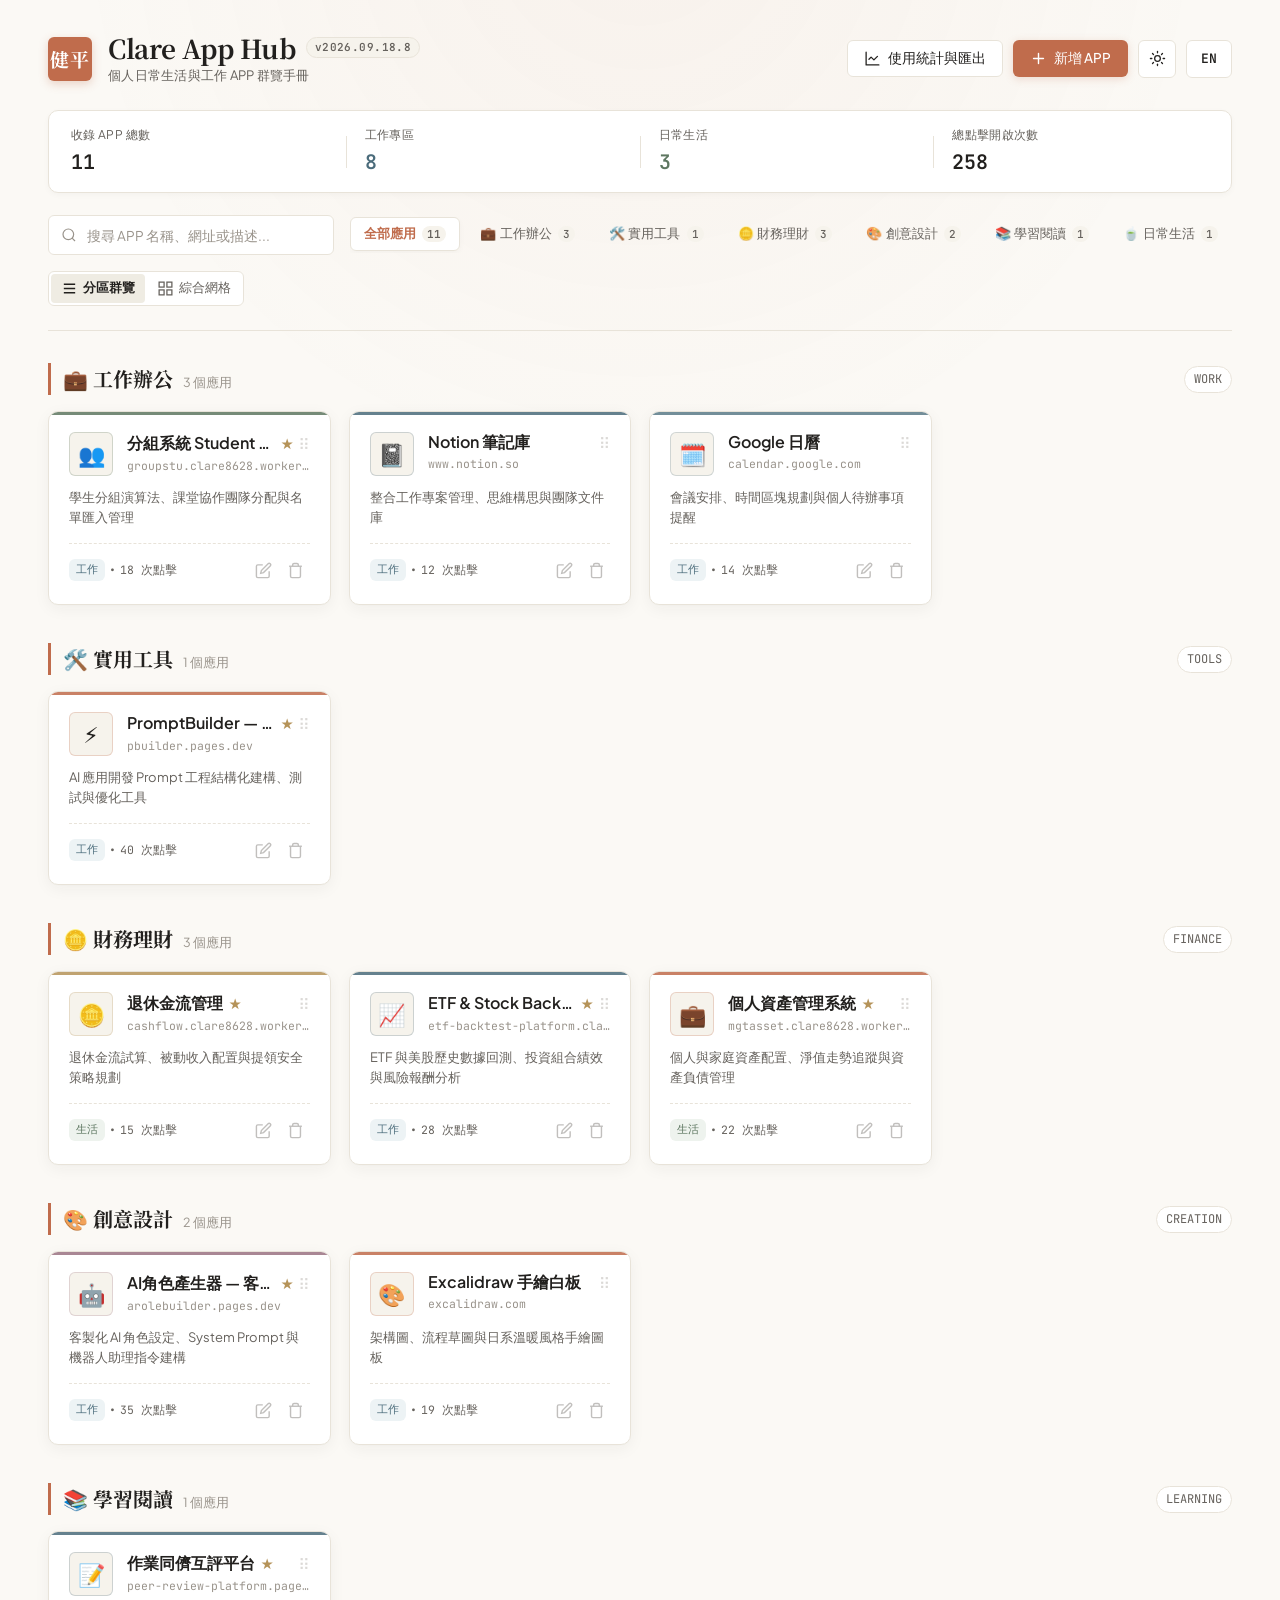
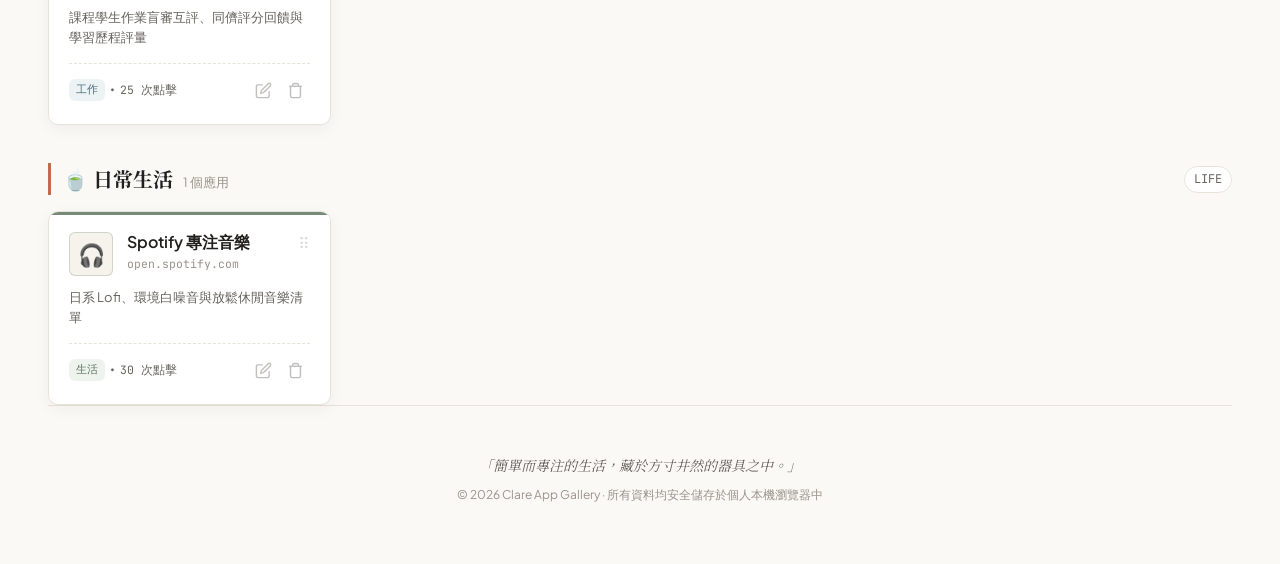
==== public/index.html @ 469d096e "feat: migrate from Cloudflare Pages to a single Workers architecture Serve static assets (public/) a" ====
<!DOCTYPE html>
<html lang="zh-Hant">
<head>
  <meta charset="UTF-8">
  <meta name="viewport" content="width=device-width, initial-scale=1.0">
  <title>Clare | 個人 Web APP 群覽網頁</title>
  <meta name="description" content="極簡日系溫潤風格的個人日常與工作 Web APP 群覽、管理與使用數據統計系統。">
  <!-- Google Fonts: Noto Serif TC (Editorial elegance) & Plus Jakarta Sans (Modern UI) -->
  <link rel="preconnect" href="https://fonts.googleapis.com">
  <link rel="preconnect" href="https://fonts.gstatic.com" crossorigin>
  <link href="https://fonts.googleapis.com/css2?family=Noto+Serif+TC:wght@400;600;700&family=Plus+Jakarta+Sans:wght@300;400;500;600;700&family=JetBrains+Mono:wght@400;500&display=swap" rel="stylesheet">
  <link rel="stylesheet" href="style.css">
</head>
<body>
  <div class="app-container">
    <!-- Header 頂部雜誌風刊頭導覽 -->
    <header class="editorial-header">
      <div class="header-top">
        <div class="brand-group">
          <span class="brand-stamp" aria-hidden="true">健平</span>
          <div class="brand-title-wrap">
            <div class="brand-title-row">
              <h1 class="brand-title" data-i18n="brandTitle">Clare App Hub</h1>
              <span id="appVersionBadge" class="version-badge">v2026.09.18.8</span>
            </div>
            <p class="brand-subtitle" data-i18n="brandSubtitle">個人日常生活與工作 APP 群覽手冊</p>
          </div>
        </div>

        <div class="header-actions">
          <!-- 統計儀表板按鈕 -->
          <button id="btnOpenStats" class="btn btn-outline" type="button" aria-haspopup="dialog">
            <svg class="icon" viewBox="0 0 24 24" fill="none" stroke="currentColor" stroke-width="1.8" stroke-linecap="round" stroke-linejoin="round"><path d="M3 3v18h18"/><path d="m19 9-5 5-4-4-3 3"/></svg>
            <span data-i18n="btnStats">使用統計與匯出</span>
          </button>

          <!-- 新增 APP 按鈕 -->
          <button id="btnOpenAddApp" class="btn btn-primary" type="button" aria-haspopup="dialog">
            <svg class="icon" viewBox="0 0 24 24" fill="none" stroke="currentColor" stroke-width="2" stroke-linecap="round" stroke-linejoin="round"><path d="M12 5v14M5 12h14"/></svg>
            <span data-i18n="btnAddApp">新增 APP</span>
          </button>

          <!-- 深淺色模式切換 -->
          <button id="btnThemeToggle" class="icon-button" type="button" title="切換色調" aria-label="Toggle theme">
            <svg id="iconSun" class="icon" viewBox="0 0 24 24" fill="none" stroke="currentColor" stroke-width="1.8" stroke-linecap="round" stroke-linejoin="round"><circle cx="12" cy="12" r="4"/><path d="M12 2v2"/><path d="M12 20v2"/><path d="m4.93 4.93 1.41 1.41"/><path d="m17.66 17.66 1.41 1.41"/><path d="M2 12h2"/><path d="M20 12h2"/><path d="m6.34 17.66-1.41 1.41"/><path d="m19.07 4.93-1.41 1.41"/></svg>
            <svg id="iconMoon" class="icon hidden" viewBox="0 0 24 24" fill="none" stroke="currentColor" stroke-width="1.8" stroke-linecap="round" stroke-linejoin="round"><path d="M12 3a6 6 0 0 0 9 9 9 9 0 1 1-9-9Z"/></svg>
          </button>

          <!-- 語言切換 (ZH / EN) -->
          <button id="btnLangToggle" class="lang-toggle-btn" type="button" aria-label="Switch language">
            <span class="lang-text" id="currentLangText">EN</span>
          </button>
        </div>
      </div>

      <!-- 統計摘要列 (Mini Metrics Bar) -->
      <section class="metrics-bar" aria-label="Overview Metrics">
        <div class="metric-item">
          <span class="metric-label" data-i18n="metricTotalApps">收錄 APP 總數</span>
          <strong class="metric-value" id="metricTotalApps">0</strong>
        </div>
        <div class="metric-divider"></div>
        <div class="metric-item">
          <span class="metric-label" data-i18n="metricWorkApps">工作專區</span>
          <strong class="metric-value highlight-work" id="metricWorkApps">0</strong>
        </div>
        <div class="metric-divider"></div>
        <div class="metric-item">
          <span class="metric-label" data-i18n="metricLifeApps">日常生活</span>
          <strong class="metric-value highlight-life" id="metricLifeApps">0</strong>
        </div>
        <div class="metric-divider"></div>
        <div class="metric-item">
          <span class="metric-label" data-i18n="metricTotalLaunches">總點擊開啟次數</span>
          <strong class="metric-value" id="metricTotalLaunches">0</strong>
        </div>
      </section>

      <!-- 篩選與檢視控制列 (Controls & Search) -->
      <div class="controls-bar">
        <!-- 搜尋列 -->
        <div class="search-wrap">
          <svg class="search-icon" viewBox="0 0 24 24" fill="none" stroke="currentColor" stroke-width="1.8"><circle cx="11" cy="11" r="8"/><path d="m21 21-4.3-4.3"/></svg>
          <input type="search" id="searchInput" class="search-input" placeholder="搜尋 APP 名稱、網址或描述..." data-i18n-placeholder="searchPlaceholder" autocomplete="off">
          <button id="btnClearSearch" class="clear-search-btn hidden" type="button" aria-label="Clear search">×</button>
        </div>

        <!-- 快速分類篩選按鈕列 -->
        <nav class="category-tabs" id="categoryTabs" aria-label="Category filter">
          <!-- Dynamically populated via JS -->
        </nav>

        <!-- 檢視模式切換 (群覽分區列 vs 緊湊網格) -->
        <div class="view-switch-group" role="radiogroup" aria-label="View Mode">
          <button type="button" id="btnViewSections" class="view-switch-btn active" title="依類型分區呈現" aria-pressed="true">
            <svg class="icon" viewBox="0 0 24 24" fill="none" stroke="currentColor" stroke-width="1.8"><path d="M4 6h16M4 12h16M4 18h16"/></svg>
            <span data-i18n="viewSections">分區群覽</span>
          </button>
          <button type="button" id="btnViewGrid" class="view-switch-btn" title="綜合網格" aria-pressed="false">
            <svg class="icon" viewBox="0 0 24 24" fill="none" stroke="currentColor" stroke-width="1.8"><rect x="3" y="3" width="7" height="7"/><rect x="14" y="3" width="7" height="7"/><rect x="14" y="14" width="7" height="7"/><rect x="3" y="14" width="7" height="7"/></svg>
            <span data-i18n="viewGrid">綜合網格</span>
          </button>
        </div>
      </div>
    </header>

    <!-- 主要內容區 (Gallery Sections / Grid) -->
    <main class="main-content" id="mainContent">
      <div id="galleryContainer" class="gallery-container">
        <!-- 動態渲染各分類與 APP 卡片 -->
      </div>

      <!-- 空狀態 (當無任何 APP 或搜尋無結果時) -->
      <div id="emptyState" class="empty-state hidden">
        <div class="empty-illustration">🍃</div>
        <h3 class="empty-title" data-i18n="emptyTitle">尚未找到相符的 Web APP</h3>
        <p class="empty-desc" data-i18n="emptyDesc">試著更換搜尋關鍵字，或點擊右上角「新增 APP」加入您的第一個應用。</p>
        <button id="btnEmptyAdd" class="btn btn-outline" type="button" data-i18n="emptyAddBtn">立刻新增 APP</button>
      </div>
    </main>

    <!-- 頁尾 -->
    <footer class="editorial-footer">
      <div class="footer-inner">
        <p class="footer-note">
          <span data-i18n="footerWabiSabi">「簡單而專注的生活，藏於方寸井然的器具之中。」</span>
        </p>
        <p class="footer-copy">
          © 2026 Clare App Gallery · <span data-i18n="footerDataNotice">所有資料均安全儲存於個人本機瀏覽器中</span>
        </p>
      </div>
    </footer>
  </div>

  <!-- 新增 / 編輯 APP 彈窗 (<dialog>) -->
  <dialog id="appDialog" class="modal-dialog">
    <div class="dialog-card">
      <header class="dialog-header">
        <h2 id="dialogTitle" class="dialog-title" data-i18n="modalAddTitle">新增 Web APP</h2>
        <button id="btnCloseDialog" class="btn-close" type="button" aria-label="Close dialog">✕</button>
      </header>

      <form id="appForm" class="dialog-form" novalidate>
        <input type="hidden" id="appId">

        <div class="form-group">
          <label for="appName" class="form-label">
            <span data-i18n="formName">APP 名稱</span> <span class="req">*</span>
          </label>
          <input type="text" id="appName" class="form-input" placeholder="例如：Notion 知識筆記、Spotify 音樂" required>
        </div>

        <div class="form-group">
          <label for="appUrl" class="form-label">
            <span data-i18n="formUrl">網址 URL</span> <span class="req">*</span>
          </label>
          <input type="url" id="appUrl" class="form-input" placeholder="https://..." required>
        </div>

        <div class="form-row">
          <div class="form-group form-group-half">
            <label for="appCategory" class="form-label">
              <span data-i18n="formCategory">所屬類型</span> <span class="req">*</span>
            </label>
            <select id="appCategory" class="form-select" required>
              <option value="work">💼 工作辦公 (Work)</option>
              <option value="life">🍵 日常生活 (Life)</option>
              <option value="learning">📚 學習閱讀 (Learning)</option>
              <option value="tools">🛠️ 實用工具 (Tools)</option>
              <option value="creation">🎨 創意設計 (Creation)</option>
              <option value="finance">🪙 財務理財 (Finance)</option>
            </select>
          </div>

          <div class="form-group form-group-half">
            <label for="appScope" class="form-label">
              <span data-i18n="formScope">使用場景維度</span> <span class="req">*</span>
            </label>
            <select id="appScope" class="form-select" required>
              <option value="work" data-i18n="scopeWork">工作用途 (Work)</option>
              <option value="life" data-i18n="scopeLife">日常生活 (Life)</option>
            </select>
          </div>
        </div>

        <div class="form-row">
          <div class="form-group form-group-half">
            <label for="appIcon" class="form-label">
              <span data-i18n="formIcon">圖示或 Emoji</span>
            </label>
            <input type="text" id="appIcon" class="form-input" placeholder="例如：📝, ☕, 📊 或圖片網址" maxlength="100">
          </div>

          <div class="form-group form-group-half">
            <label for="appColor" class="form-label">
              <span data-i18n="formColor">代表色系</span>
            </label>
            <div class="color-picker-group">
              <input type="color" id="appColor" class="form-color" value="#C06C4C">
              <span class="color-preset-wrap" id="colorPresets">
                <button type="button" class="preset-color-dot" style="background:#C06C4C" data-color="#C06C4C" title="陶橘"></button>
                <button type="button" class="preset-color-dot" style="background:#5B7B88" data-color="#5B7B88" title="和青"></button>
                <button type="button" class="preset-color-dot" style="background:#657D6A" data-color="#657D6A" title="抹茶"></button>
                <button type="button" class="preset-color-dot" style="background:#9B7382" data-color="#9B7382" title="墨紫"></button>
                <button type="button" class="preset-color-dot" style="background:#8D775F" data-color="#8D775F" title="柴褐"></button>
              </span>
            </div>
          </div>
        </div>

        <div class="form-group">
          <label for="appDescription" class="form-label">
            <span data-i18n="formDescription">簡介備註 / 說明</span>
          </label>
          <textarea id="appDescription" class="form-textarea" rows="2" placeholder="例如：用於專案規劃、日常反思或資料彙整"></textarea>
        </div>

        <div class="form-group form-checkbox-group">
          <label class="checkbox-label">
            <input type="checkbox" id="appPinned">
            <span class="checkbox-custom"></span>
            <span data-i18n="formPinned">釘選至常用精選 (Pinned to top)</span>
          </label>
        </div>

        <footer class="dialog-actions">
          <button type="button" id="btnCancelDialog" class="btn btn-outline" data-i18n="btnCancel">取消</button>
          <button type="submit" class="btn btn-primary" data-i18n="btnSave">儲存應用</button>
        </footer>
      </form>
    </div>
  </dialog>

  <!-- 數據統計與匯出抽屜/彈窗 (<dialog>) -->
  <dialog id="statsDialog" class="modal-dialog modal-dialog-lg">
    <div class="dialog-card">
      <header class="dialog-header">
        <div class="dialog-header-title-group">
          <h2 class="dialog-title" data-i18n="statsTitle">個人 APP 使用數據統計與匯出</h2>
          <p class="dialog-subtitle" data-i18n="statsSubtitle">追蹤工作與日常生活節奏，掌握數位工具使用習慣</p>
        </div>
        <button id="btnCloseStats" class="btn-close" type="button" aria-label="Close statistics">✕</button>
      </header>

      <div class="stats-content">
        <!-- 上半部：核心指標卡片 -->
        <div class="stats-summary-grid">
          <div class="stat-box">
            <span class="stat-box-title" data-i18n="statBoxTotalClicks">累計啟用次數</span>
            <span class="stat-box-num" id="statTotalClicks">0</span>
            <span class="stat-box-hint" data-i18n="statBoxClicksHint">每次點擊卡片自動計入</span>
          </div>
          <div class="stat-box">
            <span class="stat-box-title" data-i18n="statBoxWorkRatio">工作使用佔比</span>
            <span class="stat-box-num highlight-work" id="statWorkRatio">0%</span>
            <span class="stat-box-hint" id="statWorkCountText">0 次點擊</span>
          </div>
          <div class="stat-box">
            <span class="stat-box-title" data-i18n="statBoxLifeRatio">生活休閒佔比</span>
            <span class="stat-box-num highlight-life" id="statLifeRatio">0%</span>
            <span class="stat-box-hint" id="statLifeCountText">0 次點擊</span>
          </div>
          <div class="stat-box">
            <span class="stat-box-title" data-i18n="statBoxActiveApp">最常使用 APP</span>
            <span class="stat-box-num text-sm" id="statTopApp">-</span>
            <span class="stat-box-hint" id="statTopAppClicks">0 次</span>
          </div>
        </div>

        <!-- 比例長條視覺化 (Visual Progress Bar) -->
        <div class="ratio-bar-section">
          <div class="ratio-bar-labels">
            <span>💼 <span data-i18n="scopeWork">工作用途</span>: <strong id="ratioWorkPercent">0%</strong></span>
            <span>🍵 <span data-i18n="scopeLife">日常生活</span>: <strong id="ratioLifePercent">0%</strong></span>
          </div>
          <div class="ratio-progress-bar">
            <div id="ratioProgressWork" class="progress-fill work" style="width: 50%;"></div>
            <div id="ratioProgressLife" class="progress-fill life" style="width: 50%;"></div>
          </div>
        </div>

        <!-- 中半部：使用頻率排行榜 -->
        <div class="stats-rank-section">
          <h3 class="section-subheading" data-i18n="statsRankingTitle">🏆 常用排行榜 Top 5</h3>
          <ul class="stats-rank-list" id="statsRankList">
            <!-- 動態注入排名項目 -->
          </ul>
        </div>

        <!-- 下半部：數據匯出與備份管理 -->
        <div class="stats-export-section">
          <h3 class="section-subheading" data-i18n="exportSectionTitle">📦 數據備份與匯出管理</h3>
          <p class="section-desc" data-i18n="exportSectionDesc">支援將 APP 清單與使用紀錄匯出為 CSV 報表或完整 JSON 備份檔，隨時可跨電腦與瀏覽器還原。</p>

          <div class="export-btn-group">
            <button id="btnExportCSV" class="btn btn-outline" type="button">
              <svg class="icon" viewBox="0 0 24 24" fill="none" stroke="currentColor" stroke-width="1.8"><path d="M14 2H6a2 2 0 0 0-2 2v16a2 2 0 0 0 2 2h12a2 2 0 0 0 2-2V8z"/><polyline points="14 2 14 8 20 8"/><line x1="8" y1="13" x2="16" y2="13"/><line x1="8" y1="17" x2="16" y2="17"/></svg>
              <span data-i18n="btnExportCSV">匯出 CSV 使用報表</span>
            </button>

            <button id="btnExportJSON" class="btn btn-outline" type="button">
              <svg class="icon" viewBox="0 0 24 24" fill="none" stroke="currentColor" stroke-width="1.8"><path d="M21 15v4a2 2 0 0 1-2 2H5a2 2 0 0 1-2-2v-4"/><polyline points="7 10 12 15 17 10"/><line x1="12" y1="15" x2="12" y2="3"/></svg>
              <span data-i18n="btnExportJSON">匯出完整備份 (JSON)</span>
            </button>

            <label class="btn btn-outline file-input-label">
              <svg class="icon" viewBox="0 0 24 24" fill="none" stroke="currentColor" stroke-width="1.8"><path d="M21 15v4a2 2 0 0 1-2 2H5a2 2 0 0 1-2-2v-4"/><polyline points="17 8 12 3 7 8"/><line x1="12" y1="3" x2="12" y2="15"/></svg>
              <span data-i18n="btnImportJSON">匯入備份檔 (JSON)</span>
              <input type="file" id="fileImportJSON" accept=".json" class="visually-hidden">
            </label>

            <button id="btnResetData" class="btn btn-text text-danger" type="button" data-i18n="btnResetDefaults">
              重置為初始範例資料
            </button>
          </div>
        </div>
      </div>
    </div>
  </dialog>

  <!-- 刪除確認對話框 (<dialog>) -->
  <dialog id="deleteConfirmDialog" class="modal-dialog modal-dialog-sm">
    <div class="dialog-card">
      <header class="dialog-header">
        <h3 class="dialog-title" data-i18n="confirmDeleteTitle">確認移除此 APP？</h3>
        <button id="btnCloseDeleteConfirm" class="btn-close" type="button">✕</button>
      </header>
      <div class="dialog-body">
        <p id="deleteConfirmText" class="delete-hint">您確定要從群覽中移除「<strong id="deleteAppName"></strong>」嗎？此操作無法還原。</p>
      </div>
      <footer class="dialog-actions">
        <button id="btnCancelDelete" class="btn btn-outline" type="button" data-i18n="btnCancel">取消</button>
        <button id="btnConfirmDelete" class="btn btn-danger" type="button" data-i18n="btnDeleteConfirm">確認移除</button>
      </footer>
    </div>
  </dialog>

  <!-- 吐司通知提示 (Toast notification) -->
  <div id="toast" class="toast-notification hidden" role="status" aria-live="polite">
    <span id="toastMessage"></span>
  </div>

  <script type="module" src="app.js"></script>
</body>
</html>
---- public/style.css ----
/* ==========================================================================
   Clare App Hub - 日系溫潤極簡編輯風格樣式表 (Japanese Warm Minimalism & Editorial)
   ========================================================================== */

:root {
  /* 淺色日系和紙基調 (Washi Light Palette) */
  --bg-canvas: #FBF9F5;
  --bg-card: #FFFFFF;
  --bg-card-subtle: #F6F3EC;
  --bg-surface-hover: #EFECE3;
  --bg-dialog-overlay: rgba(34, 32, 30, 0.45);

  /* 文字墨色階級 (Sumi Ink Hierarchy) */
  --text-main: #22201E;
  --text-muted: #66625D;
  --text-faint: #99938B;
  --text-inverse: #FFFFFF;

  /* 日系傳統雅緻點綴色 (Japanese Traditional Accents) */
  --color-terracotta: #C06C4C; /* 陶橘 / 茜色 */
  --color-terracotta-soft: #F9EFE9;
  --color-matcha: #5E7761;     /* 抹茶綠 */
  --color-matcha-soft: #EEF3EE;
  --color-indigo: #4B6C7B;     /* 和青 */
  --color-indigo-soft: #EDF3F5;
  --color-gold: #B59359;       /* 砂金 */
  --color-gold-soft: #F8F4EB;
  --color-danger: #B33939;
  --color-danger-soft: #FBF0F0;

  /* 線條與陰影 (Delicate Edges & Shadows) */
  --border-light: #E8E3D9;
  --border-hover: #D4CDBC;
  --shadow-sm: 0 2px 6px rgba(42, 38, 33, 0.03);
  --shadow-card: 0 4px 16px rgba(42, 38, 33, 0.05), 0 1px 3px rgba(42, 38, 33, 0.02);
  --shadow-hover: 0 10px 28px rgba(42, 38, 33, 0.09), 0 2px 6px rgba(42, 38, 33, 0.04);
  --shadow-modal: 0 24px 60px rgba(34, 32, 30, 0.18), 0 6px 18px rgba(34, 32, 30, 0.08);

  /* 字體系統 (Typography System) */
  --font-serif: 'Noto Serif TC', serif;
  --font-sans: 'Plus Jakarta Sans', system-ui, -apple-system, BlinkMacSystemFont, 'Segoe UI', Roboto, sans-serif;
  --font-mono: 'JetBrains Mono', monospace;

  /* 幾何尺寸與圓角 */
  --radius-sm: 6px;
  --radius-md: 10px;
  --radius-lg: 16px;
  --radius-full: 9999px;
  --transition-fast: 0.18s cubic-bezier(0.16, 1, 0.3, 1);
  --transition-normal: 0.28s cubic-bezier(0.16, 1, 0.3, 1);
}

/* 深色和風墨夜模式 (Sumi Ink Yoru Dark Mode) */
[data-theme="dark"] {
  --bg-canvas: #161514;
  --bg-card: #201E1C;
  --bg-card-subtle: #292724;
  --bg-surface-hover: #33302C;
  --bg-dialog-overlay: rgba(0, 0, 0, 0.75);

  --text-main: #F3EFEB;
  --text-muted: #B3ADA5;
  --text-faint: #7E776F;
  --text-inverse: #161514;

  --color-terracotta: #D87F60;
  --color-terracotta-soft: #38241D;
  --color-matcha: #76957B;
  --color-matcha-soft: #202D22;
  --color-indigo: #62889A;
  --color-indigo-soft: #1B2930;
  --color-gold: #CCA76B;
  --color-gold-soft: #322A1E;

  --border-light: #34302C;
  --border-hover: #48443E;
  --shadow-sm: 0 2px 6px rgba(0, 0, 0, 0.3);
  --shadow-card: 0 4px 18px rgba(0, 0, 0, 0.4);
  --shadow-hover: 0 10px 30px rgba(0, 0, 0, 0.6);
  --shadow-modal: 0 24px 60px rgba(0, 0, 0, 0.8);
}

/* 基礎重設 */
*, *::before, *::after {
  box-sizing: border-box;
  margin: 0;
  padding: 0;
}

body {
  background-color: var(--bg-canvas);
  color: var(--text-main);
  font-family: var(--font-sans);
  font-size: 15px;
  line-height: 1.6;
  -webkit-font-smoothing: antialiased;
  -moz-osx-font-smoothing: grayscale;
  transition: background-color var(--transition-normal), color var(--transition-normal);
  min-height: 100vh;
  display: flex;
  flex-direction: column;
}

/* 裝飾底層紋理 (Subtle Washi Texture Gradient) */
body::before {
  content: "";
  position: fixed;
  top: 0;
  left: 0;
  right: 0;
  height: 420px;
  background: radial-gradient(circle at 50% -20%, rgba(192, 108, 76, 0.05) 0%, transparent 70%);
  pointer-events: none;
  z-index: 0;
}

.app-container {
  position: relative;
  z-index: 1;
  max-width: 1240px;
  margin: 0 auto;
  padding: 32px 28px 60px;
  width: 100%;
  display: flex;
  flex-direction: column;
  min-height: 100vh;
}

/* ==========================================================================
   Editorial Header 雜誌刊頭導覽列
   ========================================================================== */
.editorial-header {
  margin-bottom: 32px;
  border-bottom: 1px solid var(--border-light);
  padding-bottom: 24px;
}

.header-top {
  display: flex;
  justify-content: space-between;
  align-items: center;
  flex-wrap: wrap;
  gap: 20px;
  margin-bottom: 24px;
}

.brand-group {
  display: flex;
  align-items: center;
  gap: 16px;
}

/* 日系印章風裝飾 (Inkan / Seal Badge) */
.brand-stamp {
  display: inline-flex;
  align-items: center;
  justify-content: center;
  width: 44px;
  height: 44px;
  background-color: var(--color-terracotta);
  color: #FFFFFF;
  font-family: var(--font-serif);
  font-weight: 700;
  font-size: 19px;
  border-radius: var(--radius-sm);
  box-shadow: 0 3px 10px rgba(192, 108, 76, 0.28);
  letter-spacing: 1px;
  user-select: none;
  transition: transform var(--transition-fast);
}

.brand-stamp:hover {
  transform: rotate(-3deg) scale(1.04);
}

.brand-title-row {
  display: flex;
  align-items: center;
  gap: 10px;
  flex-wrap: wrap;
}

.brand-title {
  font-family: var(--font-serif);
  font-size: 26px;
  font-weight: 700;
  letter-spacing: -0.01em;
  color: var(--text-main);
  line-height: 1.2;
}

.version-badge {
  display: inline-flex;
  align-items: center;
  font-family: var(--font-mono);
  font-size: 11px;
  font-weight: 600;
  padding: 2px 8px;
  border-radius: var(--radius-full);
  background-color: var(--bg-card-subtle);
  color: var(--text-muted);
  border: 1px solid var(--border-light);
  letter-spacing: 0.04em;
  line-height: 1.4;
  user-select: none;
  transition: all var(--transition-fast);
}

.version-badge:hover {
  border-color: var(--color-terracotta);
  color: var(--color-terracotta);
  background-color: var(--color-terracotta-soft);
}

.brand-subtitle {
  font-size: 13px;
  color: var(--text-muted);
  margin-top: 2px;
  letter-spacing: 0.02em;
}

.header-actions {
  display: flex;
  align-items: center;
  gap: 10px;
  flex-wrap: wrap;
}

/* 按鈕樣式 (Buttons) */
.btn {
  display: inline-flex;
  align-items: center;
  justify-content: center;
  gap: 7px;
  font-family: var(--font-sans);
  font-size: 13.5px;
  font-weight: 500;
  padding: 8px 16px;
  border-radius: var(--radius-sm);
  border: 1px solid transparent;
  cursor: pointer;
  text-decoration: none;
  transition: all var(--transition-fast);
  white-space: nowrap;
}

.btn-primary {
  background-color: var(--color-terracotta);
  color: #FFFFFF;
  box-shadow: 0 2px 8px rgba(192, 108, 76, 0.22);
}

.btn-primary:hover {
  background-color: #AA5A3C;
  transform: translateY(-1px);
  box-shadow: 0 4px 12px rgba(192, 108, 76, 0.32);
}

.btn-outline {
  background-color: var(--bg-card);
  color: var(--text-main);
  border-color: var(--border-light);
}

.btn-outline:hover {
  border-color: var(--border-hover);
  background-color: var(--bg-card-subtle);
  transform: translateY(-1px);
}

.btn-danger {
  background-color: var(--color-danger);
  color: #FFFFFF;
}

.btn-danger:hover {
  background-color: #922828;
}

.btn-text {
  background: transparent;
  border: none;
  padding: 8px 12px;
  color: var(--text-muted);
}

.btn-text:hover {
  color: var(--text-main);
}

.icon-button {
  display: inline-flex;
  align-items: center;
  justify-content: center;
  width: 38px;
  height: 38px;
  background-color: var(--bg-card);
  color: var(--text-main);
  border: 1px solid var(--border-light);
  border-radius: var(--radius-sm);
  cursor: pointer;
  transition: all var(--transition-fast);
}

.icon-button:hover {
  border-color: var(--border-hover);
  background-color: var(--bg-card-subtle);
  transform: translateY(-1px);
}

.icon {
  width: 17px;
  height: 17px;
}

/* 雙語切換按鈕 (Language Toggle Button) */
.lang-toggle-btn {
  display: inline-flex;
  align-items: center;
  justify-content: center;
  height: 38px;
  padding: 0 14px;
  background-color: var(--bg-card);
  color: var(--text-main);
  border: 1px solid var(--border-light);
  border-radius: var(--radius-sm);
  font-family: var(--font-mono);
  font-size: 13px;
  font-weight: 600;
  cursor: pointer;
  transition: all var(--transition-fast);
}

.lang-toggle-btn:hover {
  border-color: var(--color-terracotta);
  color: var(--color-terracotta);
  background-color: var(--color-terracotta-soft);
}

/* ==========================================================================
   Metrics Bar (快捷統計摘要)
   ========================================================================== */
.metrics-bar {
  display: flex;
  align-items: center;
  background-color: var(--bg-card);
  border: 1px solid var(--border-light);
  border-radius: var(--radius-md);
  padding: 14px 22px;
  margin-bottom: 22px;
  box-shadow: var(--shadow-sm);
  overflow-x: auto;
}

.metric-item {
  display: flex;
  flex-direction: column;
  gap: 2px;
  flex: 1;
  min-width: 110px;
}

.metric-label {
  font-size: 12px;
  color: var(--text-muted);
  letter-spacing: 0.03em;
  text-transform: uppercase;
}

.metric-value {
  font-family: var(--font-mono);
  font-size: 20px;
  font-weight: 600;
  color: var(--text-main);
}

.metric-divider {
  width: 1px;
  height: 32px;
  background-color: var(--border-light);
  margin: 0 18px;
}

.highlight-work {
  color: var(--color-indigo) !important;
}

.highlight-life {
  color: var(--color-matcha) !important;
}

/* ==========================================================================
   Controls Bar (搜尋與分類標籤)
   ========================================================================== */
.controls-bar {
  display: flex;
  align-items: center;
  justify-content: space-between;
  gap: 16px;
  flex-wrap: wrap;
}

.search-wrap {
  position: relative;
  flex: 1;
  min-width: 240px;
  max-width: 380px;
}

.search-icon {
  position: absolute;
  left: 13px;
  top: 50%;
  transform: translateY(-50%);
  width: 16px;
  height: 16px;
  color: var(--text-faint);
  pointer-events: none;
}

.search-input {
  width: 100%;
  height: 40px;
  background-color: var(--bg-card);
  border: 1px solid var(--border-light);
  border-radius: var(--radius-sm);
  padding: 0 34px 0 38px;
  font-family: var(--font-sans);
  font-size: 13.5px;
  color: var(--text-main);
  transition: all var(--transition-fast);
}

.search-input:focus {
  outline: none;
  border-color: var(--color-terracotta);
  box-shadow: 0 0 0 3px rgba(192, 108, 76, 0.12);
}

.search-input::placeholder {
  color: var(--text-faint);
}

.clear-search-btn {
  position: absolute;
  right: 10px;
  top: 50%;
  transform: translateY(-50%);
  background: none;
  border: none;
  color: var(--text-muted);
  font-size: 16px;
  cursor: pointer;
  padding: 2px 6px;
  border-radius: var(--radius-full);
}

.category-tabs {
  display: flex;
  align-items: center;
  gap: 6px;
  overflow-x: auto;
  padding-bottom: 2px;
}

.tab-btn {
  display: inline-flex;
  align-items: center;
  gap: 6px;
  padding: 7px 13px;
  background-color: transparent;
  color: var(--text-muted);
  border: 1px solid transparent;
  border-radius: var(--radius-sm);
  font-size: 13px;
  font-weight: 500;
  cursor: pointer;
  white-space: nowrap;
  transition: all var(--transition-fast);
}

.tab-btn:hover {
  color: var(--text-main);
  background-color: var(--bg-card-subtle);
}

.tab-btn.active {
  background-color: var(--bg-card);
  color: var(--color-terracotta);
  border-color: var(--border-light);
  box-shadow: var(--shadow-sm);
  font-weight: 600;
}

.tab-count {
  font-family: var(--font-mono);
  font-size: 11px;
  padding: 1px 5px;
  border-radius: var(--radius-full);
  background-color: var(--bg-card-subtle);
  color: var(--text-muted);
}

.view-switch-group {
  display: inline-flex;
  background-color: var(--bg-card);
  border: 1px solid var(--border-light);
  border-radius: var(--radius-sm);
  padding: 2px;
  gap: 2px;
}

.view-switch-btn {
  display: inline-flex;
  align-items: center;
  gap: 5px;
  padding: 6px 10px;
  font-size: 12.5px;
  background: transparent;
  border: none;
  border-radius: 4px;
  color: var(--text-muted);
  cursor: pointer;
  transition: all var(--transition-fast);
}

.view-switch-btn.active {
  background-color: var(--bg-surface-hover);
  color: var(--text-main);
  font-weight: 600;
}

/* ==========================================================================
   Gallery Container & Categorized Sections (同一類型放置在同一區塊/列)
   ========================================================================== */
.gallery-container {
  display: flex;
  flex-direction: column;
  gap: 38px;
}

/* 分類區塊 */
.category-section {
  display: flex;
  flex-direction: column;
  gap: 16px;
}

.section-header {
  display: flex;
  align-items: center;
  justify-content: space-between;
  border-left: 3px solid var(--color-terracotta);
  padding-left: 12px;
}

.section-header-title-wrap {
  display: flex;
  align-items: baseline;
  gap: 10px;
}

.section-title {
  font-family: var(--font-serif);
  font-size: 20px;
  font-weight: 700;
  color: var(--text-main);
}

.section-subtitle {
  font-size: 12.5px;
  color: var(--text-faint);
}

.section-count-badge {
  font-family: var(--font-mono);
  font-size: 12px;
  background-color: var(--bg-card);
  border: 1px solid var(--border-light);
  padding: 3px 9px;
  border-radius: var(--radius-full);
  color: var(--text-muted);
}

/* 卡片網格 (Cards Grid) */
.cards-grid {
  display: grid;
  grid-template-columns: repeat(auto-fill, minmax(280px, 1fr));
  gap: 18px;
  min-height: 80px;
  border-radius: var(--radius-md);
  transition: background-color var(--transition-fast), outline var(--transition-fast), padding var(--transition-fast);
}

.cards-grid.drag-over-container {
  background-color: var(--color-terracotta-soft);
  outline: 2px dashed var(--color-terracotta);
  outline-offset: 4px;
}

/* APP 卡片 (App Card) */
.app-card {
  position: relative;
  background-color: var(--bg-card);
  border: 1px solid var(--border-light);
  border-radius: var(--radius-md);
  padding: 20px;
  display: flex;
  flex-direction: column;
  justify-content: space-between;
  box-shadow: var(--shadow-card);
  transition: all var(--transition-normal);
  cursor: grab;
  user-select: none;
  overflow: hidden;
  text-decoration: none;
  color: inherit;
}

.app-card:active {
  cursor: grabbing;
}

.app-card.dragging {
  opacity: 0.35;
  transform: scale(0.97) rotate(1deg);
  border: 1px dashed var(--color-terracotta) !important;
  box-shadow: 0 12px 32px rgba(192, 108, 76, 0.28);
}

.app-card.drop-before {
  border-left: 4px solid var(--color-terracotta) !important;
  transform: translateX(4px);
}

.app-card.drop-after {
  border-right: 4px solid var(--color-terracotta) !important;
  transform: translateX(-4px);
}

.card-drag-handle {
  display: inline-flex;
  align-items: center;
  justify-content: center;
  color: var(--text-faint);
  font-size: 15px;
  opacity: 0.35;
  transition: opacity var(--transition-fast);
  cursor: grab;
  margin-left: auto;
  line-height: 1;
}

.app-card:hover .card-drag-handle {
  opacity: 0.85;
  color: var(--color-terracotta);
}

.app-card::after {
  content: "";
  position: absolute;
  top: 0;
  left: 0;
  width: 100%;
  height: 3px;
  background-color: var(--card-accent, var(--color-terracotta));
  opacity: 0.85;
  transition: height var(--transition-fast);
}

.app-card:hover {
  transform: translateY(-3px);
  border-color: var(--border-hover);
  box-shadow: var(--shadow-hover);
}

.app-card:hover::after {
  height: 4px;
}

/* 卡片頂部：Icon、名稱、釘選徽章 */
.card-top {
  display: flex;
  align-items: flex-start;
  gap: 14px;
  margin-bottom: 12px;
}

.card-icon-box {
  width: 44px;
  height: 44px;
  border-radius: var(--radius-sm);
  background-color: var(--bg-card-subtle);
  border: 1px solid var(--border-light);
  display: flex;
  align-items: center;
  justify-content: center;
  font-size: 22px;
  flex-shrink: 0;
  overflow: hidden;
}

.card-icon-img {
  width: 100%;
  height: 100%;
  object-fit: cover;
}

.card-meta {
  flex: 1;
  min-width: 0;
}

.card-title-row {
  display: flex;
  align-items: center;
  gap: 6px;
}

.card-title {
  font-family: var(--font-sans);
  font-size: 16px;
  font-weight: 600;
  color: var(--text-main);
  white-space: nowrap;
  overflow: hidden;
  text-overflow: ellipsis;
  line-height: 1.3;
}

.card-pinned-star {
  color: var(--color-gold);
  font-size: 14px;
  flex-shrink: 0;
}

.card-url {
  font-family: var(--font-mono);
  font-size: 11.5px;
  color: var(--text-faint);
  white-space: nowrap;
  overflow: hidden;
  text-overflow: ellipsis;
  margin-top: 2px;
}

.card-desc {
  font-size: 13px;
  color: var(--text-muted);
  line-height: 1.5;
  margin-bottom: 16px;
  display: -webkit-box;
  -webkit-line-clamp: 2;
  -webkit-box-orient: vertical;
  overflow: hidden;
}

/* 卡片底部狀態列與按鈕 */
.card-footer {
  display: flex;
  align-items: center;
  justify-content: space-between;
  padding-top: 12px;
  border-top: 1px dashed var(--border-light);
  gap: 8px;
}

.card-stats-tag {
  display: inline-flex;
  align-items: center;
  gap: 4px;
  font-family: var(--font-mono);
  font-size: 11.5px;
  color: var(--text-muted);
}

.card-scope-badge {
  font-size: 11px;
  padding: 2px 7px;
  border-radius: var(--radius-sm);
  font-weight: 500;
}

.scope-work-badge {
  background-color: var(--color-indigo-soft);
  color: var(--color-indigo);
}

.scope-life-badge {
  background-color: var(--color-matcha-soft);
  color: var(--color-matcha);
}

.card-actions {
  display: flex;
  align-items: center;
  gap: 4px;
  opacity: 0.4;
  transition: opacity var(--transition-fast);
}

.app-card:hover .card-actions {
  opacity: 1;
}

.card-action-btn {
  width: 28px;
  height: 28px;
  border-radius: 4px;
  border: 1px solid transparent;
  background: transparent;
  color: var(--text-muted);
  display: flex;
  align-items: center;
  justify-content: center;
  cursor: pointer;
  transition: all var(--transition-fast);
}

.card-action-btn:hover {
  background-color: var(--bg-surface-hover);
  color: var(--text-main);
  border-color: var(--border-light);
}

.card-action-btn.delete-btn:hover {
  background-color: var(--color-danger-soft);
  color: var(--color-danger);
}

/* ==========================================================================
   空狀態 (Empty State)
   ========================================================================== */
.empty-state {
  text-align: center;
  padding: 64px 20px;
  background-color: var(--bg-card);
  border: 1px dashed var(--border-light);
  border-radius: var(--radius-md);
  margin-top: 20px;
}

.empty-illustration {
  font-size: 42px;
  margin-bottom: 12px;
}

.empty-title {
  font-family: var(--font-serif);
  font-size: 19px;
  color: var(--text-main);
  margin-bottom: 6px;
}

.empty-desc {
  font-size: 13.5px;
  color: var(--text-muted);
  max-width: 420px;
  margin: 0 auto 20px;
}

/* 空分類拖曳放置提示區塊 */
.empty-category-placeholder {
  grid-column: 1 / -1;
  padding: 24px 16px;
  text-align: center;
  font-size: 13px;
  color: var(--text-faint);
  border: 1px dashed var(--border-light);
  border-radius: var(--radius-sm);
  background-color: var(--bg-card-subtle);
  pointer-events: none;
  display: flex;
  align-items: center;
  justify-content: center;
  gap: 8px;
  min-height: 72px;
}

/* ==========================================================================
   Editorial Footer 頁尾
   ========================================================================== */
.editorial-footer {
  margin-top: auto;
  padding-top: 48px;
  border-top: 1px solid var(--border-light);
  text-align: center;
}

.footer-note {
  font-family: var(--font-serif);
  font-size: 14px;
  color: var(--text-muted);
  font-style: italic;
  margin-bottom: 8px;
}

.footer-copy {
  font-size: 12px;
  color: var(--text-faint);
}

/* ==========================================================================
   Native Modal Dialogs (<dialog>)
   ========================================================================== */
.modal-dialog {
  margin: auto;
  border: none;
  background: transparent;
  padding: 20px;
  max-width: 540px;
  width: 90vw;
  color: var(--text-main);
}

.modal-dialog-lg {
  max-width: 720px;
}

.modal-dialog-sm {
  max-width: 420px;
}

.modal-dialog::backdrop {
  background-color: var(--bg-dialog-overlay);
  backdrop-filter: blur(4px);
  -webkit-backdrop-filter: blur(4px);
  animation: fadeIn 0.2s ease-out;
}

.dialog-card {
  background-color: var(--bg-card);
  border: 1px solid var(--border-light);
  border-radius: var(--radius-lg);
  box-shadow: var(--shadow-modal);
  padding: 28px;
  animation: slideUp 0.25s cubic-bezier(0.16, 1, 0.3, 1);
}

.dialog-header {
  display: flex;
  justify-content: space-between;
  align-items: flex-start;
  margin-bottom: 22px;
  padding-bottom: 14px;
  border-bottom: 1px solid var(--border-light);
}

.dialog-header-title-group {
  display: flex;
  flex-direction: column;
  gap: 4px;
}

.dialog-title {
  font-family: var(--font-serif);
  font-size: 20px;
  font-weight: 700;
  color: var(--text-main);
}

.dialog-subtitle {
  font-size: 12.5px;
  color: var(--text-muted);
}

.btn-close {
  background: none;
  border: none;
  font-size: 18px;
  color: var(--text-muted);
  cursor: pointer;
  padding: 4px 8px;
  border-radius: 4px;
  transition: all var(--transition-fast);
}

.btn-close:hover {
  background-color: var(--bg-card-subtle);
  color: var(--text-main);
}

/* 表單元素 (Forms) */
.dialog-form {
  display: flex;
  flex-direction: column;
  gap: 16px;
}

.form-row {
  display: flex;
  gap: 16px;
}

.form-group {
  display: flex;
  flex-direction: column;
  gap: 6px;
}

.form-group-half {
  flex: 1;
}

.form-label {
  font-size: 12.5px;
  font-weight: 600;
  color: var(--text-main);
}

.req {
  color: var(--color-danger);
}

.form-input,
.form-select,
.form-textarea {
  width: 100%;
  padding: 9px 12px;
  border: 1px solid var(--border-light);
  border-radius: var(--radius-sm);
  background-color: var(--bg-canvas);
  color: var(--text-main);
  font-family: var(--font-sans);
  font-size: 13.5px;
  transition: all var(--transition-fast);
}

.form-input:focus,
.form-select:focus,
.form-textarea:focus {
  outline: none;
  border-color: var(--color-terracotta);
  box-shadow: 0 0 0 3px rgba(192, 108, 76, 0.12);
  background-color: var(--bg-card);
}

.form-textarea {
  resize: vertical;
}

.color-picker-group {
  display: flex;
  align-items: center;
  gap: 10px;
}

.form-color {
  -webkit-appearance: none;
  -moz-appearance: none;
  appearance: none;
  width: 38px;
  height: 38px;
  border: 1px solid var(--border-light);
  border-radius: var(--radius-sm);
  cursor: pointer;
  background: none;
  padding: 2px;
}

.form-color::-webkit-color-swatch-wrapper {
  padding: 0;
}

.form-color::-webkit-color-swatch {
  border: none;
  border-radius: 4px;
}

.color-preset-wrap {
  display: flex;
  gap: 6px;
}

.preset-color-dot {
  width: 22px;
  height: 22px;
  border-radius: var(--radius-full);
  border: 2px solid var(--bg-card);
  box-shadow: 0 0 0 1px var(--border-light);
  cursor: pointer;
  transition: transform var(--transition-fast);
}

.preset-color-dot:hover {
  transform: scale(1.2);
}

.form-checkbox-group {
  margin-top: 4px;
}

.checkbox-label {
  display: inline-flex;
  align-items: center;
  gap: 8px;
  font-size: 13px;
  color: var(--text-main);
  cursor: pointer;
}

.dialog-actions {
  display: flex;
  justify-content: flex-end;
  gap: 10px;
  margin-top: 8px;
  padding-top: 16px;
  border-top: 1px solid var(--border-light);
}

/* ==========================================================================
   數據統計面板 (Statistics Modal & Charts)
   ========================================================================== */
.stats-content {
  display: flex;
  flex-direction: column;
  gap: 22px;
}

.stats-summary-grid {
  display: grid;
  grid-template-columns: repeat(auto-fit, minmax(140px, 1fr));
  gap: 14px;
}

.stat-box {
  background-color: var(--bg-card-subtle);
  border: 1px solid var(--border-light);
  border-radius: var(--radius-md);
  padding: 14px;
  display: flex;
  flex-direction: column;
  gap: 4px;
}

.stat-box-title {
  font-size: 12px;
  color: var(--text-muted);
}

.stat-box-num {
  font-family: var(--font-mono);
  font-size: 22px;
  font-weight: 700;
  color: var(--text-main);
}

.stat-box-hint {
  font-size: 11px;
  color: var(--text-faint);
}

.text-sm {
  font-size: 16px;
  white-space: nowrap;
  overflow: hidden;
  text-overflow: ellipsis;
}

/* 視覺佔比長條 (Visual Progress Bar) */
.ratio-bar-section {
  background-color: var(--bg-card-subtle);
  border: 1px solid var(--border-light);
  border-radius: var(--radius-md);
  padding: 14px 18px;
}

.ratio-bar-labels {
  display: flex;
  justify-content: space-between;
  font-size: 12.5px;
  margin-bottom: 8px;
}

.ratio-progress-bar {
  height: 10px;
  border-radius: var(--radius-full);
  background-color: var(--border-light);
  display: flex;
  overflow: hidden;
}

.progress-fill {
  height: 100%;
  transition: width 0.4s ease;
}

.progress-fill.work {
  background-color: var(--color-indigo);
}

.progress-fill.life {
  background-color: var(--color-matcha);
}

/* 排行榜清單 */
.section-subheading {
  font-family: var(--font-serif);
  font-size: 16px;
  font-weight: 700;
  margin-bottom: 12px;
  color: var(--text-main);
}

.section-desc {
  font-size: 12.5px;
  color: var(--text-muted);
  margin-bottom: 14px;
}

.stats-rank-list {
  list-style: none;
  display: flex;
  flex-direction: column;
  gap: 8px;
}

.rank-item {
  display: flex;
  align-items: center;
  justify-content: space-between;
  padding: 8px 12px;
  background-color: var(--bg-card-subtle);
  border-radius: var(--radius-sm);
  font-size: 13px;
}

.rank-left {
  display: flex;
  align-items: center;
  gap: 10px;
}

.rank-index {
  font-family: var(--font-mono);
  font-weight: 700;
  width: 18px;
  color: var(--text-muted);
}

.rank-item:nth-child(1) .rank-index { color: var(--color-gold); }
.rank-item:nth-child(2) .rank-index { color: #8C8C8C; }
.rank-item:nth-child(3) .rank-index { color: #A07242; }

.rank-name {
  font-weight: 600;
}

.rank-clicks {
  font-family: var(--font-mono);
  font-size: 12px;
  color: var(--text-muted);
}

/* 匯出與管理按鈕組 */
.export-btn-group {
  display: flex;
  align-items: center;
  gap: 10px;
  flex-wrap: wrap;
}

.file-input-label {
  cursor: pointer;
  margin-bottom: 0;
}

.visually-hidden {
  position: absolute;
  width: 1px;
  height: 1px;
  padding: 0;
  margin: -1px;
  overflow: hidden;
  clip: rect(0, 0, 0, 0);
  border: 0;
}

.text-danger {
  color: var(--color-danger);
}

.text-danger:hover {
  color: #8C1D1D;
}

.delete-hint {
  font-size: 14px;
  color: var(--text-muted);
  margin: 12px 0 20px;
  line-height: 1.6;
}

/* ==========================================================================
   Toast 通知 (Notification Toast)
   ========================================================================== */
.toast-notification {
  position: fixed;
  bottom: 28px;
  right: 28px;
  background-color: var(--text-main);
  color: var(--text-inverse);
  padding: 12px 20px;
  border-radius: var(--radius-sm);
  font-size: 13.5px;
  box-shadow: 0 8px 24px rgba(0, 0, 0, 0.22);
  z-index: 9999;
  display: flex;
  align-items: center;
  gap: 8px;
  animation: slideInRight 0.24s cubic-bezier(0.16, 1, 0.3, 1);
}

/* 通用輔助類別 */
.hidden {
  display: none !important;
}

/* ==========================================================================
   動畫效果 (Keyframes)
   ========================================================================== */
@keyframes fadeIn {
  from { opacity: 0; }
  to { opacity: 1; }
}

@keyframes slideUp {
  from {
    opacity: 0;
    transform: translateY(16px) scale(0.98);
  }
  to {
    opacity: 1;
    transform: translateY(0) scale(1);
  }
}

@keyframes slideInRight {
  from {
    opacity: 0;
    transform: translateX(20px);
  }
  to {
    opacity: 1;
    transform: translateX(0);
  }
}

/* ==========================================================================
   響應式設計 (RWD Breakpoints)
   ========================================================================== */
@media (max-width: 768px) {
  .app-container {
    padding: 20px 16px 40px;
  }

  .header-top {
    flex-direction: column;
    align-items: flex-start;
    gap: 16px;
  }

  .header-actions {
    width: 100%;
    justify-content: flex-start;
  }

  .controls-bar {
    flex-direction: column;
    align-items: stretch;
  }

  .search-wrap {
    max-width: 100%;
  }

  .form-row {
    flex-direction: column;
    gap: 14px;
  }

  .cards-grid {
    grid-template-columns: 1fr;
  }

  .modal-dialog {
    width: 95vw;
    padding: 10px;
  }

  .dialog-card {
    padding: 20px 16px;
  }

  .export-btn-group {
    flex-direction: column;
    align-items: stretch;
  }

  .export-btn-group .btn {
    width: 100%;
  }
}
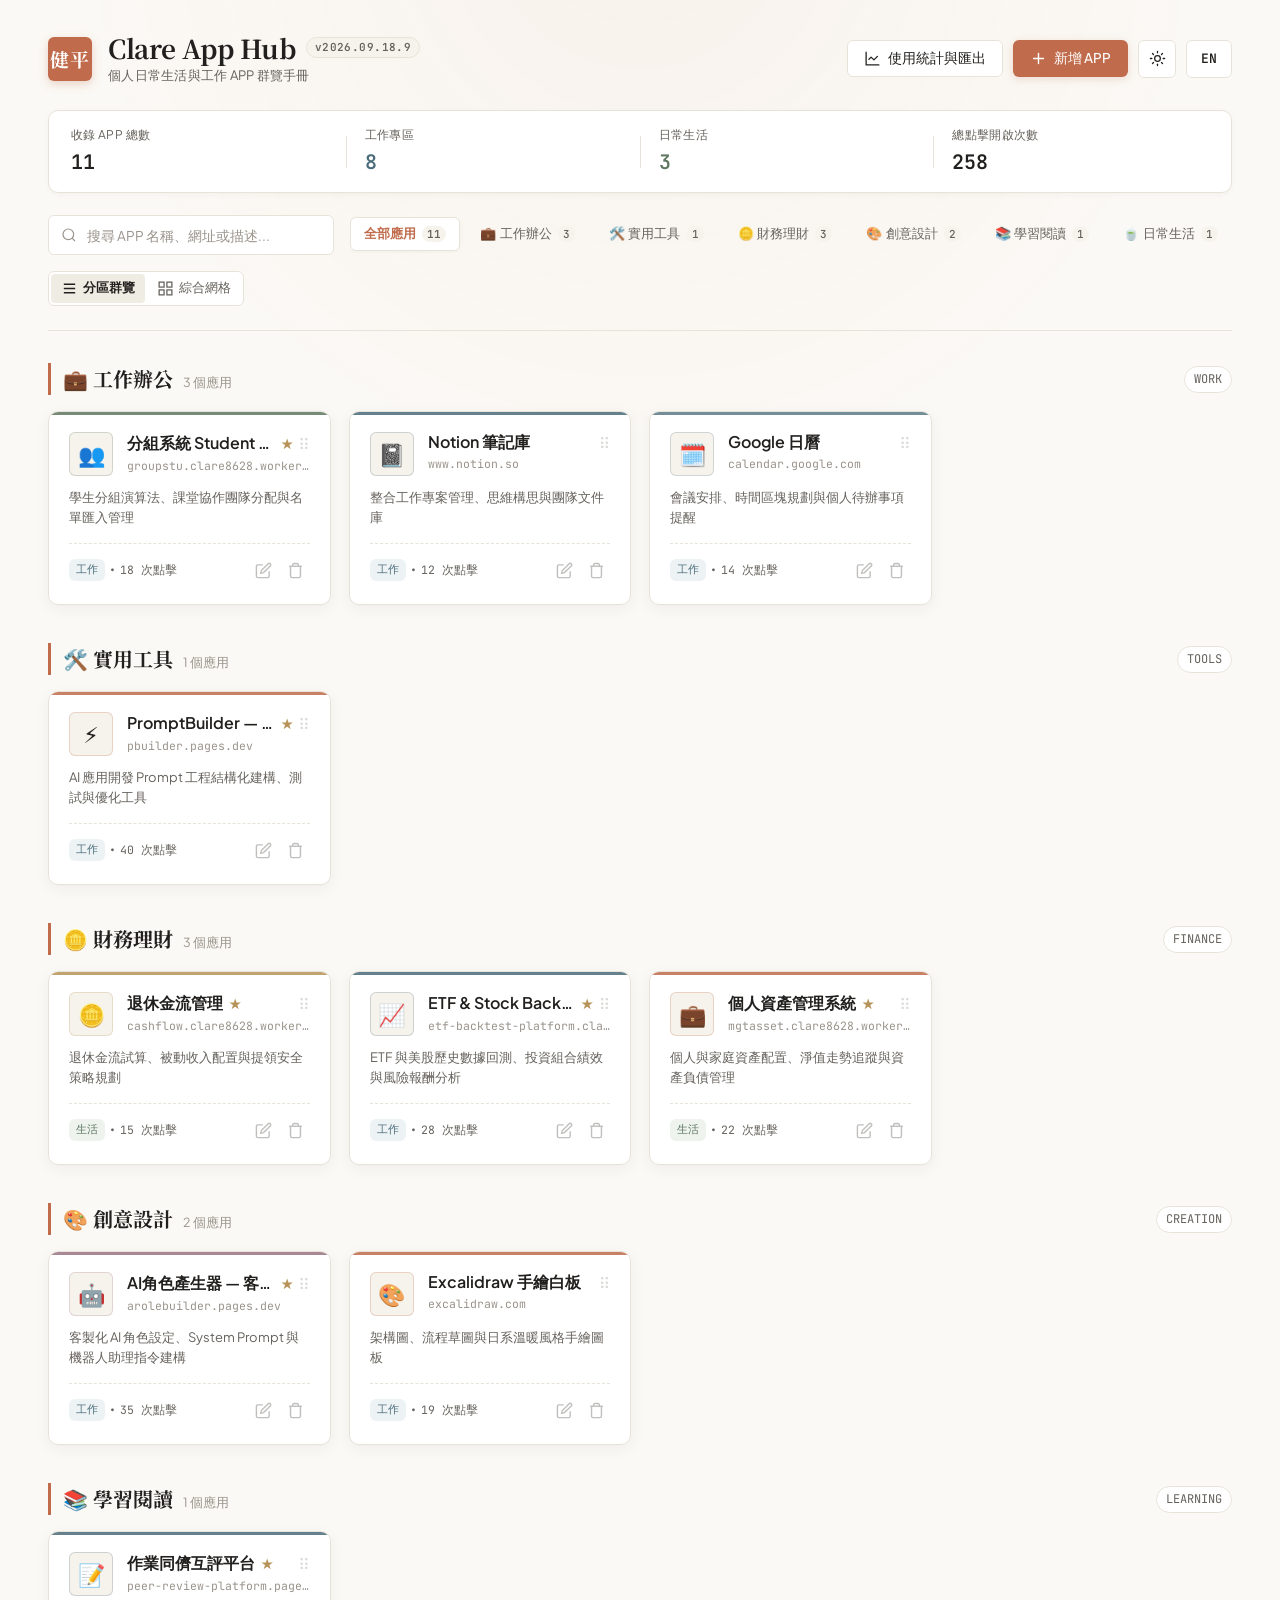
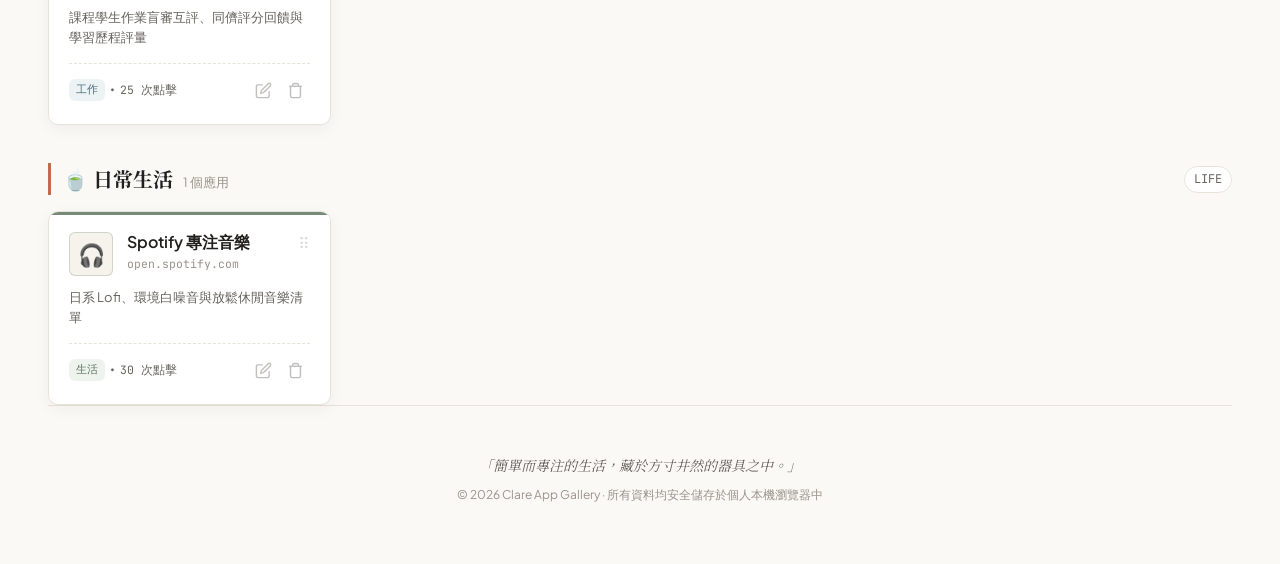
==== commit 4eb4252f: "chore: set real D1 database_id for webapps-db Co-Authored-By: Claude Sonnet 5 <noreply@anthropic.com" ====
--- a/public/index.html
+++ b/public/index.html
@@ -21,7 +21,7 @@
           <div class="brand-title-wrap">
             <div class="brand-title-row">
               <h1 class="brand-title" data-i18n="brandTitle">Clare App Hub</h1>
-              <span id="appVersionBadge" class="version-badge">v2026.09.18.8</span>
+              <span id="appVersionBadge" class="version-badge">v2026.09.18.9</span>
             </div>
             <p class="brand-subtitle" data-i18n="brandSubtitle">個人日常生活與工作 APP 群覽手冊</p>
           </div>
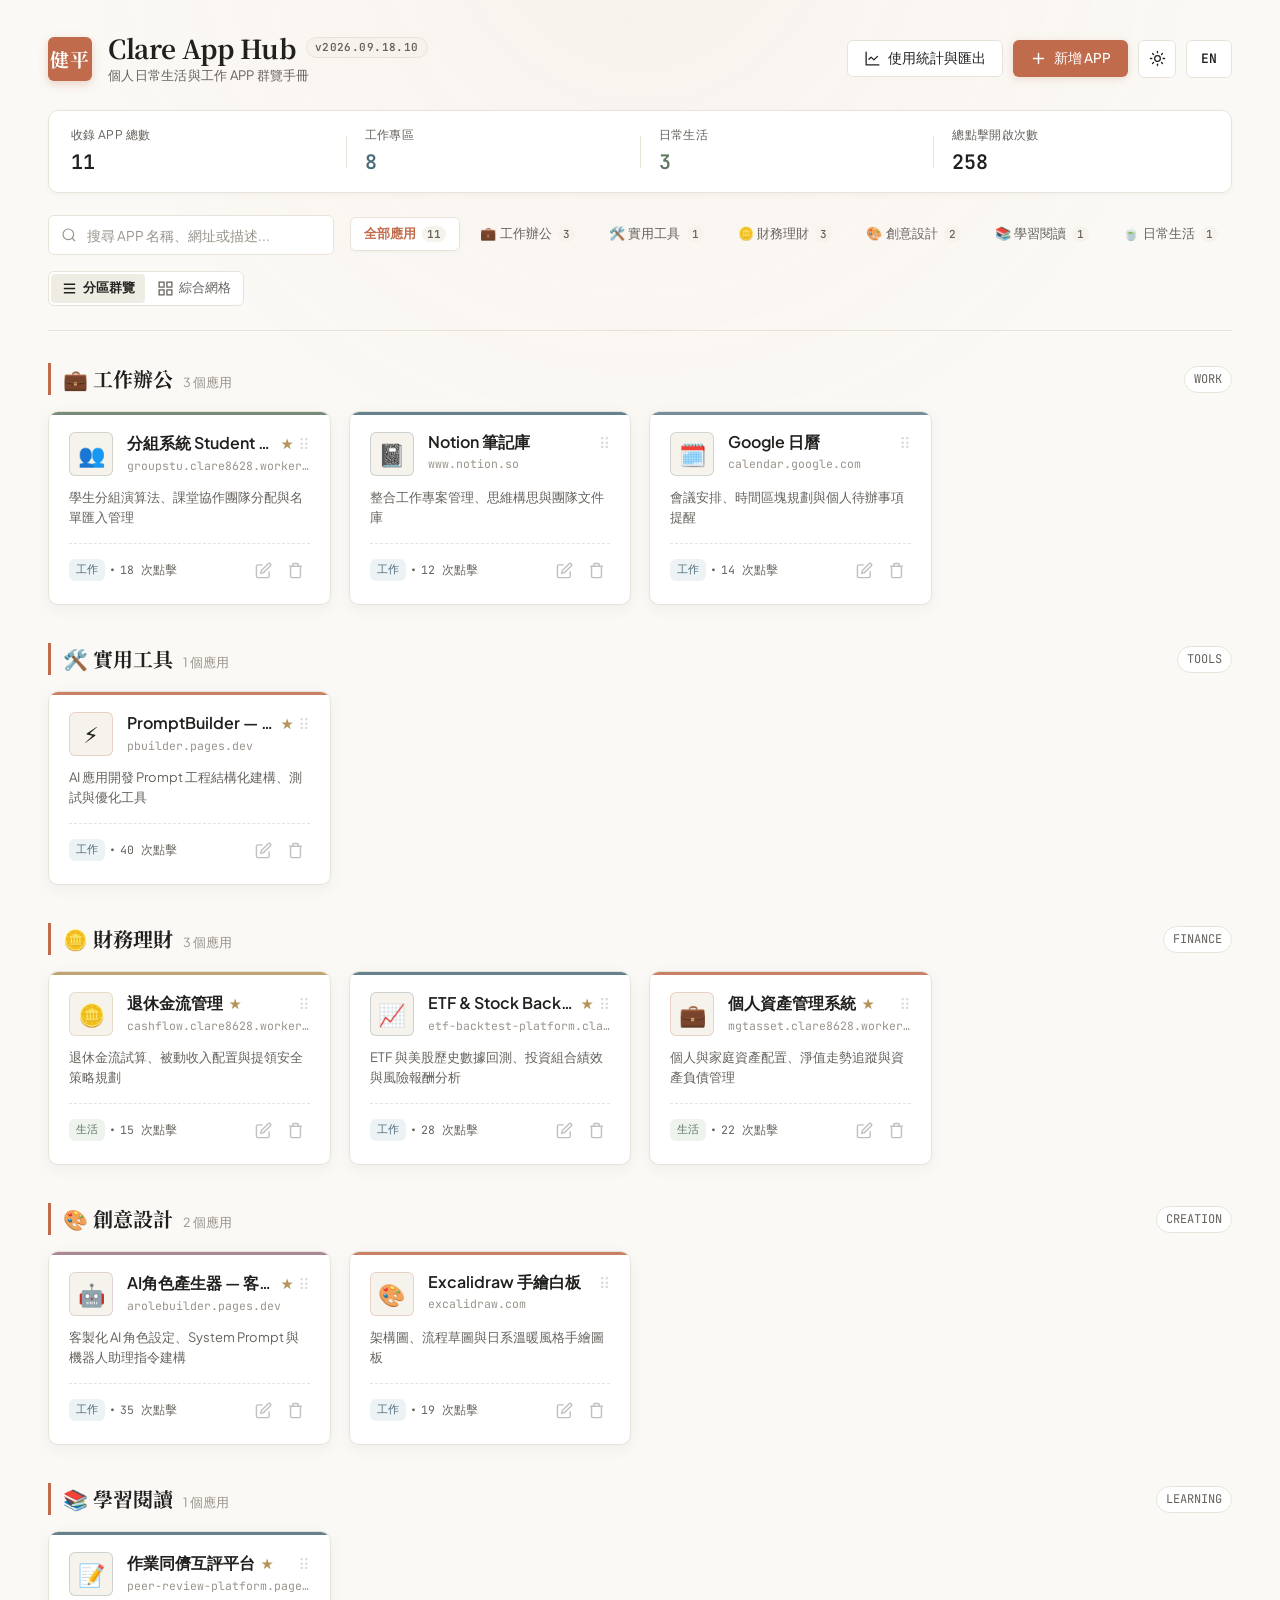
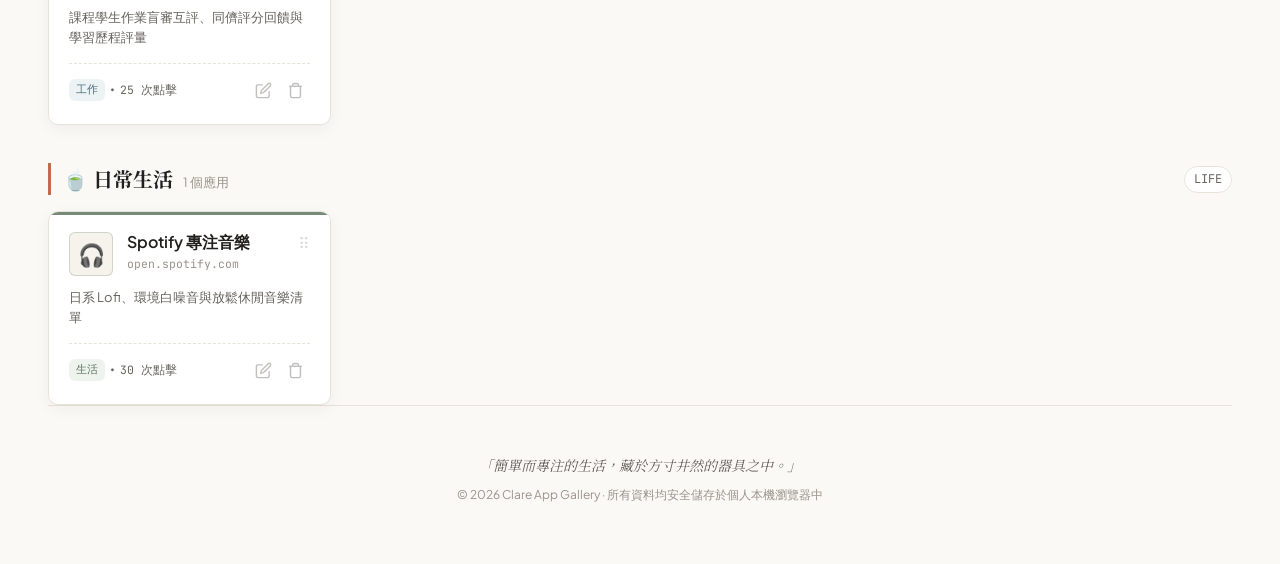
==== commit a3ef6773: "chore(release): auto bump version [skip ci]" ====
--- a/public/index.html
+++ b/public/index.html
@@ -21,7 +21,7 @@
           <div class="brand-title-wrap">
             <div class="brand-title-row">
               <h1 class="brand-title" data-i18n="brandTitle">Clare App Hub</h1>
-              <span id="appVersionBadge" class="version-badge">v2026.09.18.9</span>
+              <span id="appVersionBadge" class="version-badge">v2026.09.18.10</span>
             </div>
             <p class="brand-subtitle" data-i18n="brandSubtitle">個人日常生活與工作 APP 群覽手冊</p>
           </div>
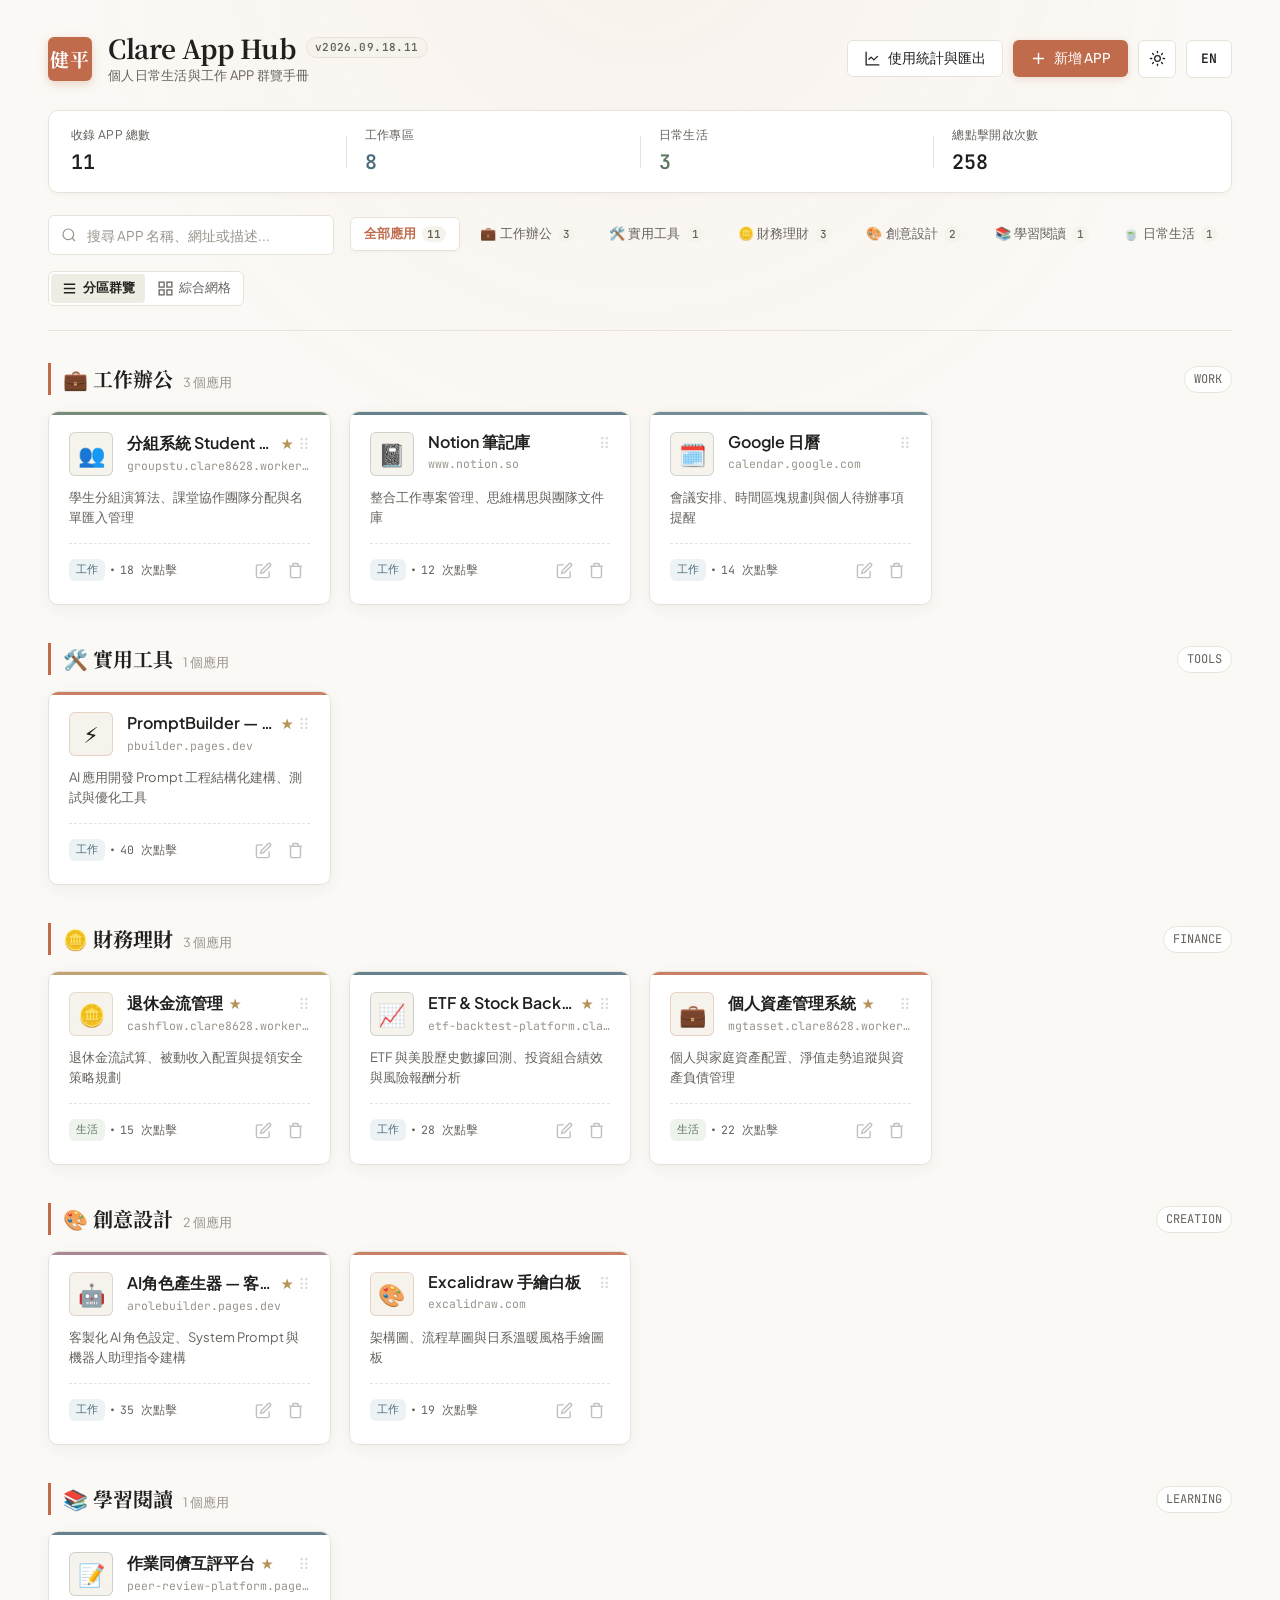
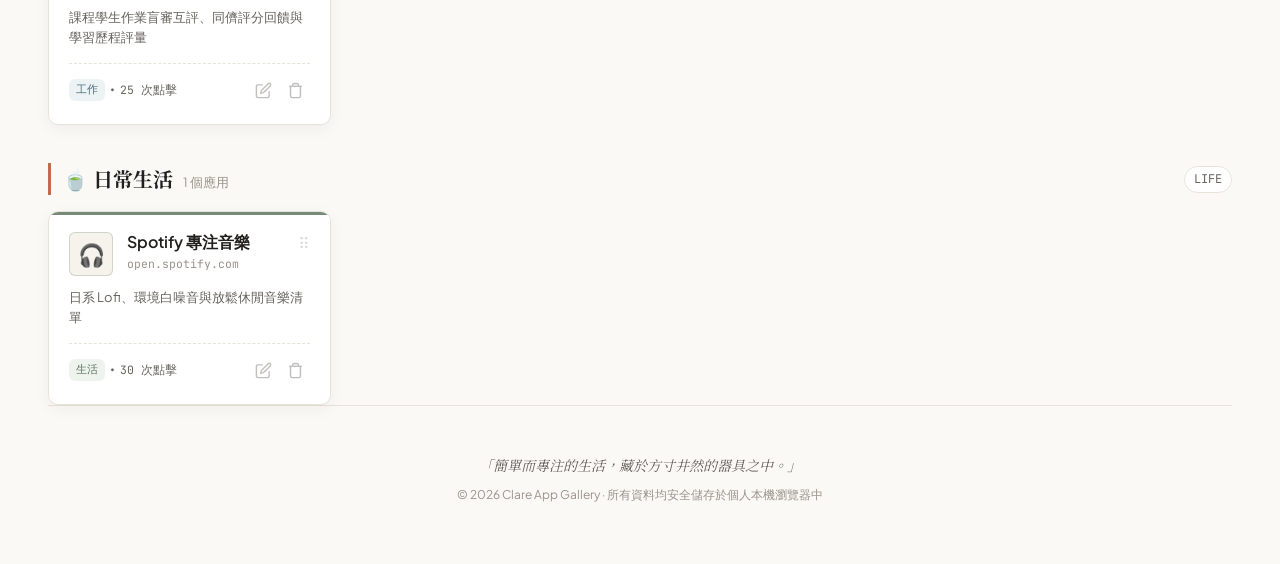
==== commit 5bebd3c2: "chore(release): auto bump version [skip ci]" ====
--- a/public/index.html
+++ b/public/index.html
@@ -21,7 +21,7 @@
           <div class="brand-title-wrap">
             <div class="brand-title-row">
               <h1 class="brand-title" data-i18n="brandTitle">Clare App Hub</h1>
-              <span id="appVersionBadge" class="version-badge">v2026.09.18.10</span>
+              <span id="appVersionBadge" class="version-badge">v2026.09.18.11</span>
             </div>
             <p class="brand-subtitle" data-i18n="brandSubtitle">個人日常生活與工作 APP 群覽手冊</p>
           </div>
